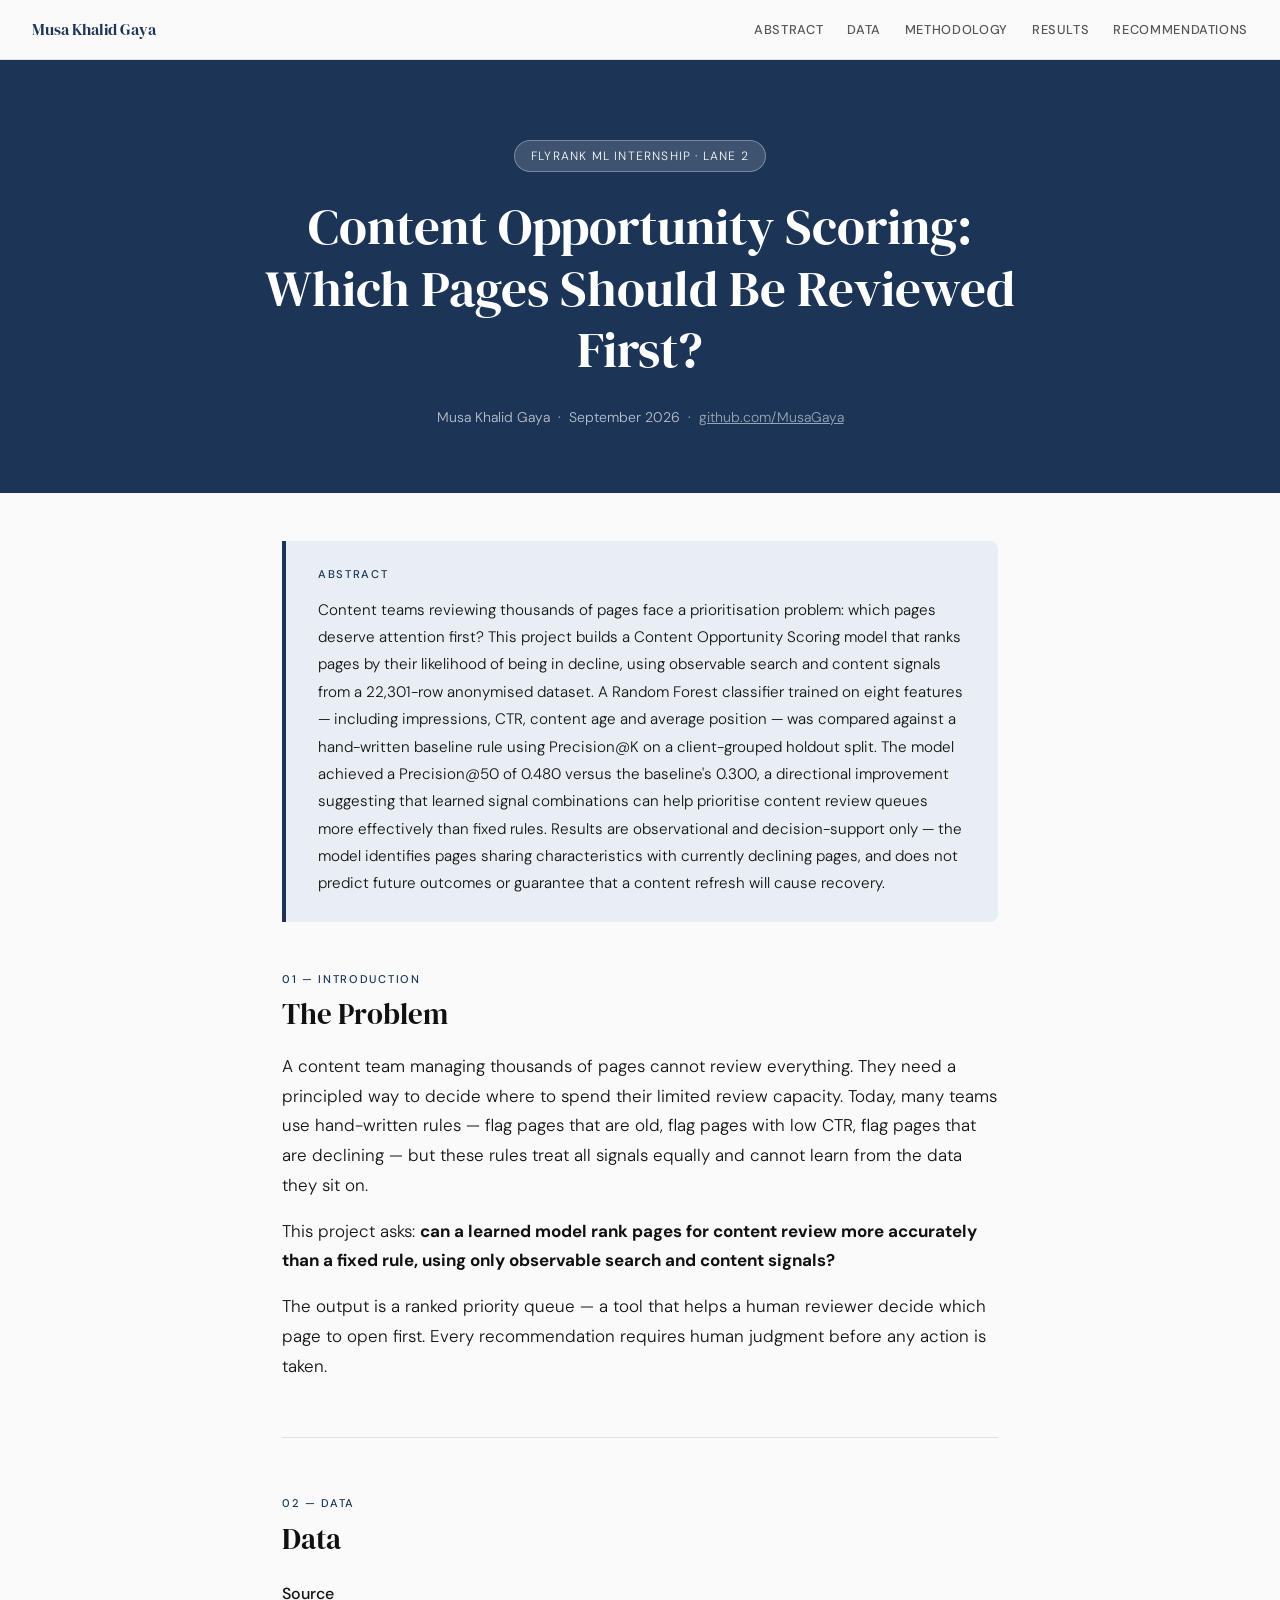
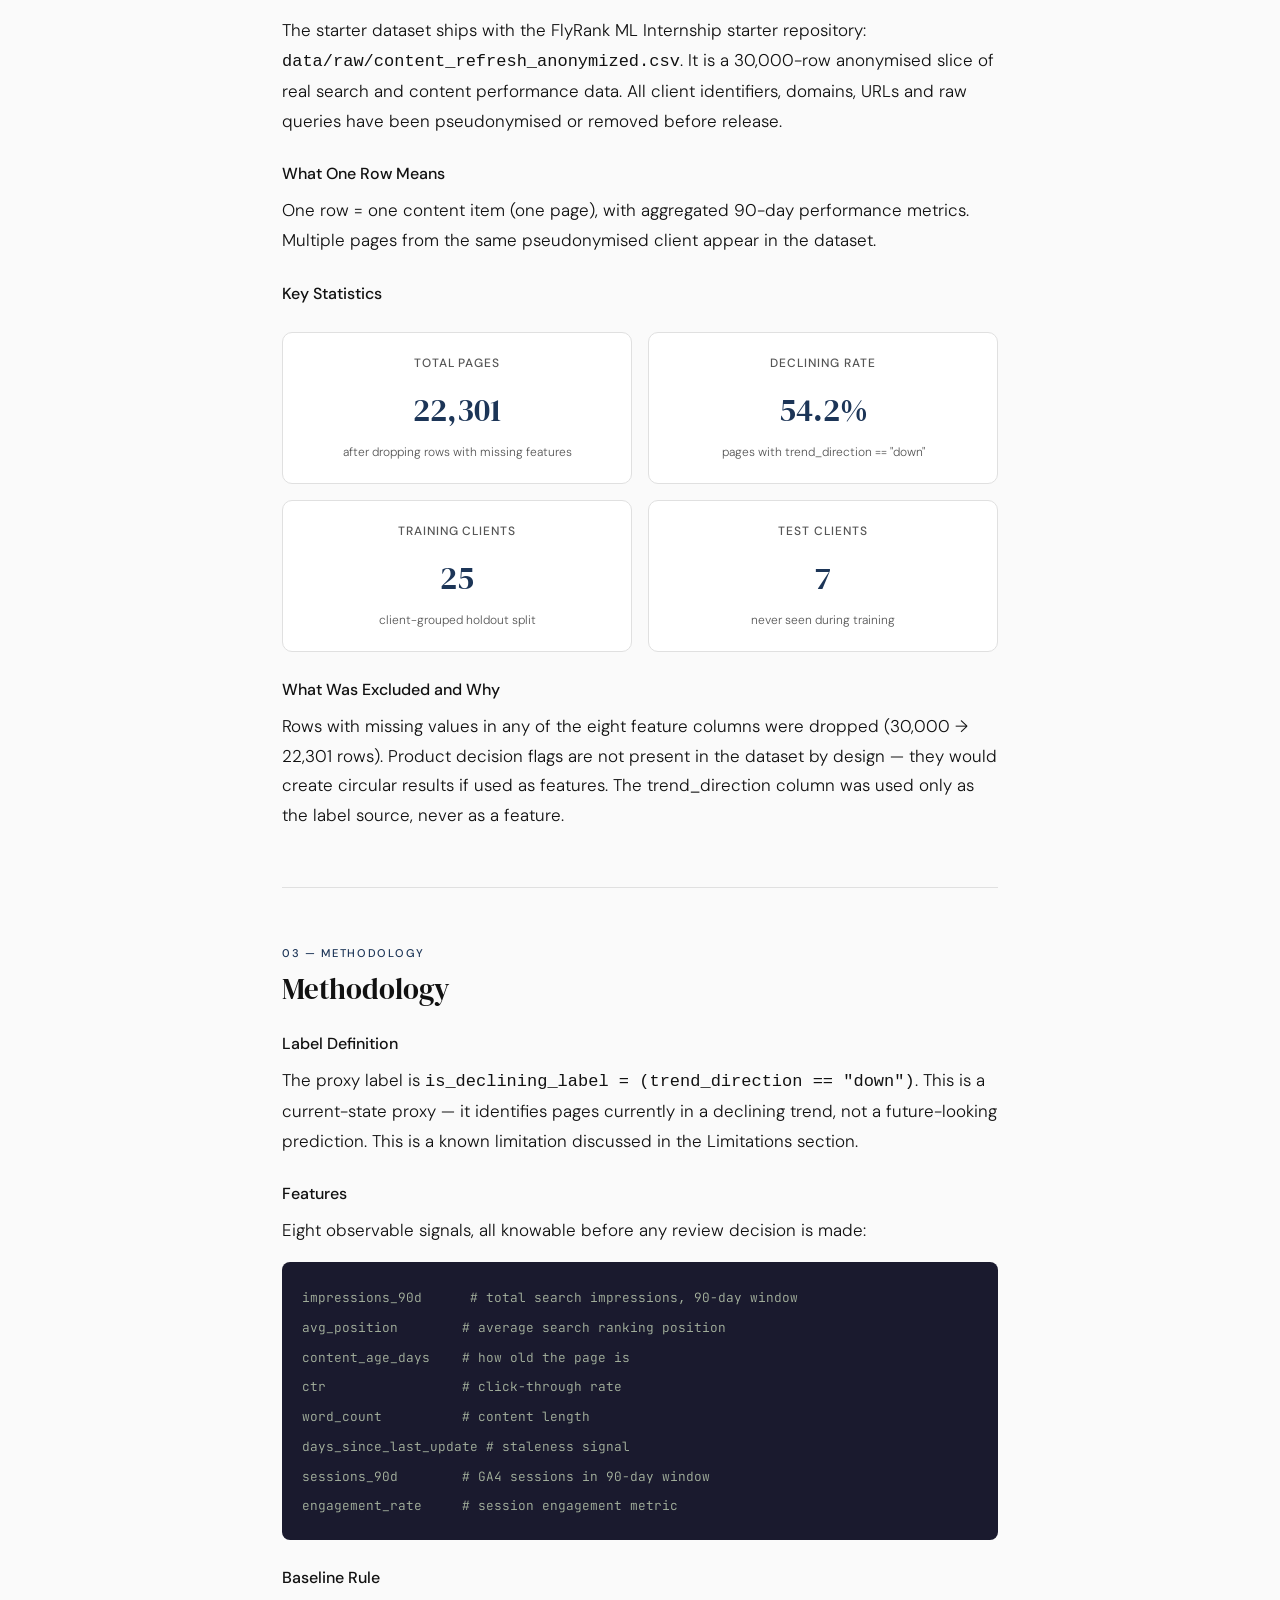
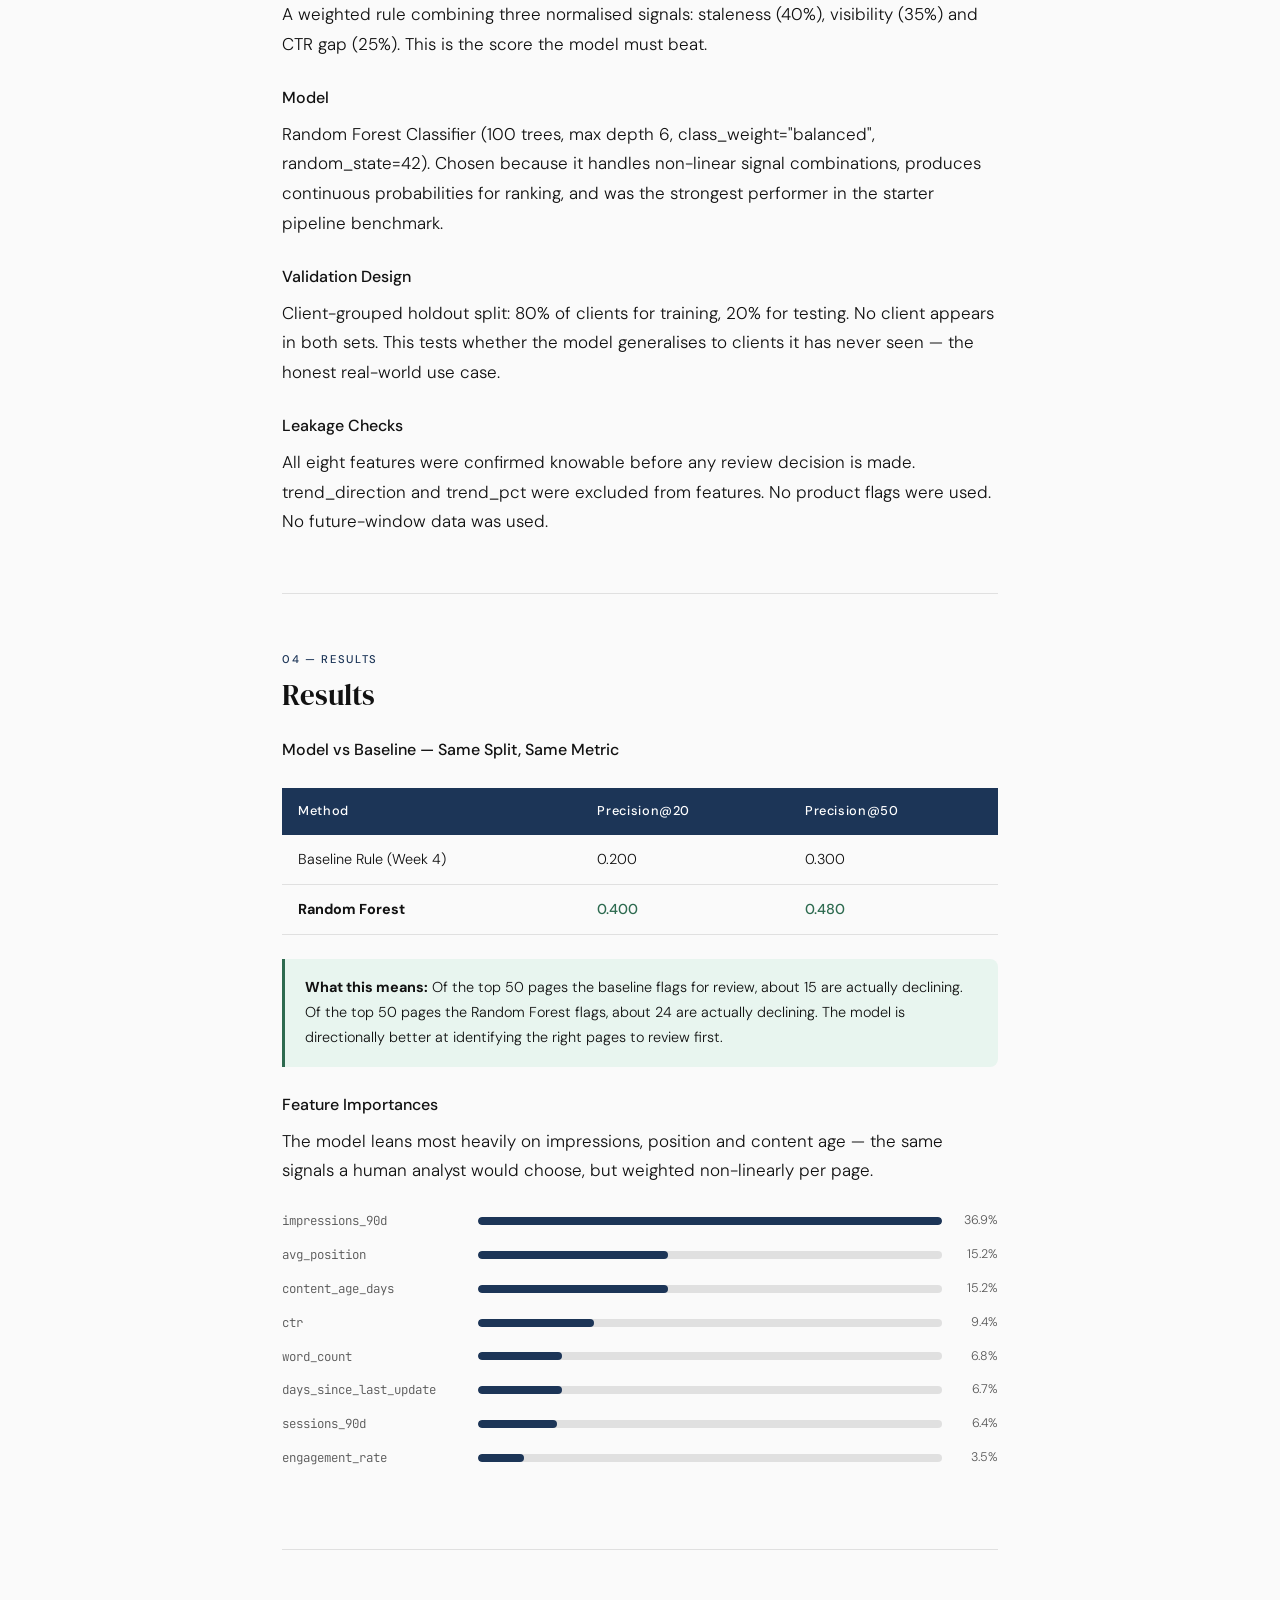
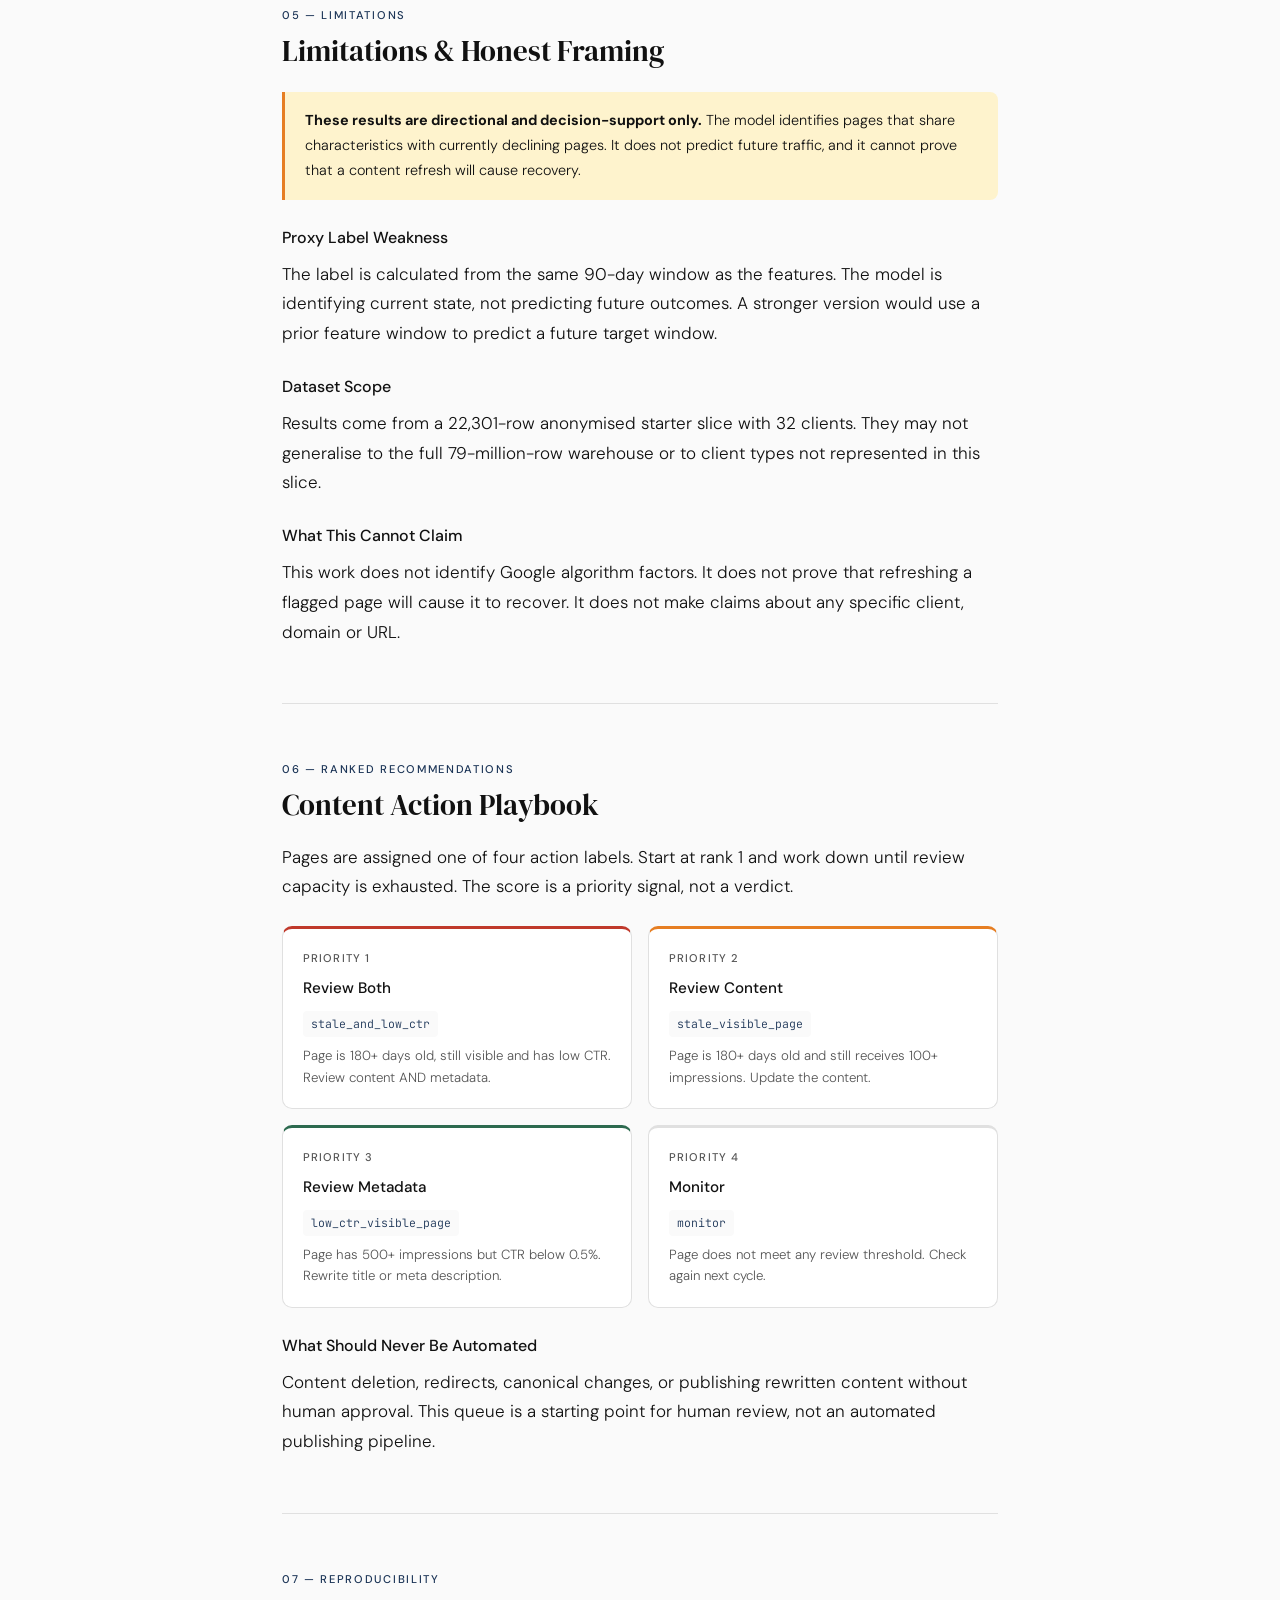
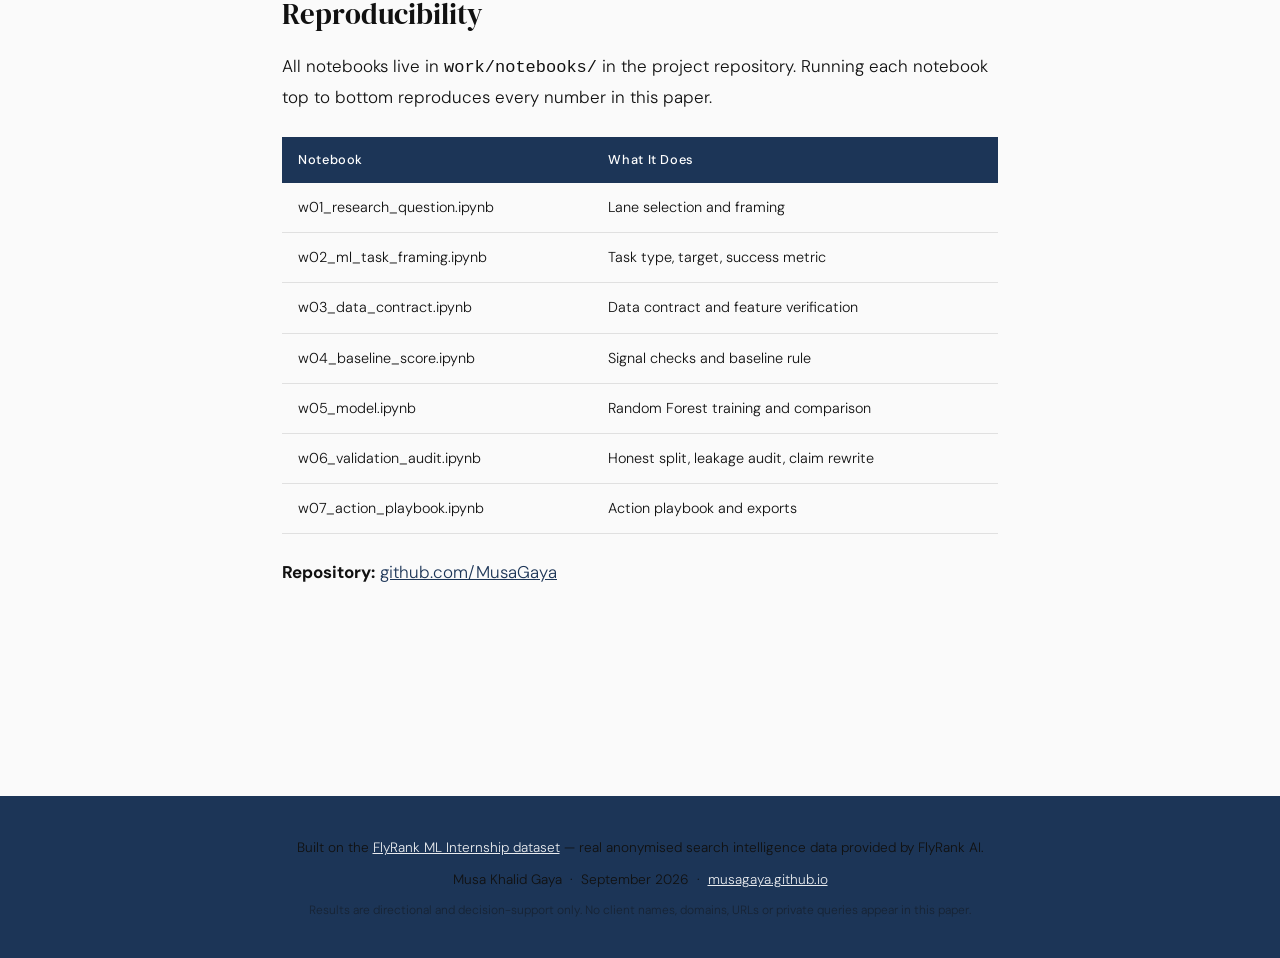
==== research/index.html @ a16e273c "Add files via upload" ====
<!DOCTYPE html>
<html lang="en">
<head>
  <meta charset="UTF-8"/>
  <meta name="viewport" content="width=device-width, initial-scale=1.0"/>
  <title>Content Opportunity Scoring — Musa Khalid Gaya</title>
  <link href="https://fonts.googleapis.com/css2?family=DM+Serif+Display&family=DM+Sans:wght@300;400;500&family=JetBrains+Mono:wght@400&display=swap" rel="stylesheet"/>
  <style>
    :root {
      --bg: #FAFAFA;
      --surface: #FFFFFF;
      --text: #111111;
      --muted: #555555;
      --accent: #1C3557;
      --accent-light: #E8EEF4;
      --border: #E0E0E0;
      --lime: #2D6A4F;
      --lime-light: #E8F5EF;
    }
    *, *::before, *::after { margin: 0; padding: 0; box-sizing: border-box; }
    html { scroll-behavior: smooth; }
    body {
      background: var(--bg);
      color: var(--text);
      font-family: 'DM Sans', sans-serif;
      font-weight: 300;
      line-height: 1.75;
      font-size: 17px;
    }
    nav {
      position: sticky;
      top: 0;
      background: rgba(250,250,250,0.95);
      backdrop-filter: blur(8px);
      border-bottom: 1px solid var(--border);
      padding: 0.9rem 2rem;
      display: flex;
      align-items: center;
      justify-content: space-between;
      z-index: 100;
    }
    .nav-brand { font-family: 'DM Serif Display', serif; font-size: 1rem; color: var(--accent); }
    .nav-links { display: flex; gap: 1.5rem; list-style: none; }
    .nav-links a { font-size: 0.8rem; font-weight: 500; letter-spacing: 0.05em; text-transform: uppercase; color: var(--muted); text-decoration: none; transition: color 0.2s; }
    .nav-links a:hover { color: var(--accent); }
    .hero { background: var(--accent); color: white; padding: 5rem 2rem 4rem; text-align: center; }
    .hero-tag { display: inline-block; background: rgba(255,255,255,0.15); border: 1px solid rgba(255,255,255,0.3); border-radius: 20px; padding: 0.3rem 1rem; font-size: 0.75rem; letter-spacing: 0.1em; text-transform: uppercase; margin-bottom: 1.5rem; }
    .hero h1 { font-family: 'DM Serif Display', serif; font-size: clamp(2rem, 4vw, 3.2rem); font-weight: 400; line-height: 1.2; max-width: 800px; margin: 0 auto 1rem; }
    .hero-meta { font-size: 0.875rem; opacity: 0.7; margin-top: 1.5rem; }
    .main { max-width: 780px; margin: 0 auto; padding: 3rem 2rem 6rem; }
    .abstract { background: var(--accent-light); border-left: 4px solid var(--accent); border-radius: 0 8px 8px 0; padding: 1.5rem 2rem; margin-bottom: 3rem; }
    .abstract-label { font-size: 0.7rem; font-weight: 500; letter-spacing: 0.15em; text-transform: uppercase; color: var(--accent); margin-bottom: 0.75rem; }
    .abstract p { font-size: 0.95rem; color: var(--text); line-height: 1.8; }
    .section { margin-bottom: 3.5rem; padding-bottom: 3.5rem; border-bottom: 1px solid var(--border); }
    .section:last-child { border-bottom: none; }
    .section-number { font-size: 0.7rem; font-weight: 500; letter-spacing: 0.15em; text-transform: uppercase; color: var(--accent); margin-bottom: 0.5rem; }
    h2 { font-family: 'DM Serif Display', serif; font-size: 1.8rem; font-weight: 400; color: var(--text); margin-bottom: 1.25rem; line-height: 1.2; }
    h3 { font-size: 1rem; font-weight: 500; color: var(--text); margin: 1.5rem 0 0.5rem; }
    p { margin-bottom: 1rem; color: var(--text); }
    p:last-child { margin-bottom: 0; }
    .metrics-grid { display: grid; grid-template-columns: repeat(2, 1fr); gap: 1rem; margin: 1.5rem 0; }
    .metric-card { background: var(--surface); border: 1px solid var(--border); border-radius: 10px; padding: 1.25rem 1.5rem; text-align: center; }
    .metric-label { font-size: 0.75rem; font-weight: 500; letter-spacing: 0.08em; text-transform: uppercase; color: var(--muted); margin-bottom: 0.5rem; }
    .metric-value { font-family: 'DM Serif Display', serif; font-size: 2rem; color: var(--accent); }
    .metric-sub { font-size: 0.75rem; color: var(--muted); margin-top: 0.25rem; }
    .results-table { width: 100%; border-collapse: collapse; margin: 1.5rem 0; font-size: 0.9rem; }
    .results-table th { background: var(--accent); color: white; padding: 0.75rem 1rem; text-align: left; font-weight: 500; font-size: 0.8rem; letter-spacing: 0.05em; }
    .results-table td { padding: 0.75rem 1rem; border-bottom: 1px solid var(--border); }
    .results-table tr:nth-child(even) td { background: var(--bg); }
    .win { color: var(--lime); font-weight: 500; }
    .feature-chart { margin: 1.5rem 0; }
    .feature-row { display: flex; align-items: center; gap: 1rem; margin-bottom: 0.75rem; }
    .feature-name { font-family: 'JetBrains Mono', monospace; font-size: 0.78rem; color: var(--muted); min-width: 180px; }
    .feature-bar-wrap { flex: 1; background: var(--border); border-radius: 4px; height: 8px; overflow: hidden; }
    .feature-bar { height: 100%; background: var(--accent); border-radius: 4px; }
    .feature-pct { font-size: 0.78rem; color: var(--muted); min-width: 40px; text-align: right; }
    .action-grid { display: grid; grid-template-columns: repeat(2, 1fr); gap: 1rem; margin: 1.5rem 0; }
    .action-card { background: var(--surface); border: 1px solid var(--border); border-radius: 10px; padding: 1.25rem; border-top: 3px solid var(--accent); }
    .action-card.p1 { border-top-color: #C0392B; }
    .action-card.p2 { border-top-color: #E67E22; }
    .action-card.p3 { border-top-color: #2D6A4F; }
    .action-card.p4 { border-top-color: var(--border); }
    .action-priority { font-size: 0.7rem; font-weight: 500; letter-spacing: 0.1em; text-transform: uppercase; color: var(--muted); margin-bottom: 0.4rem; }
    .action-name { font-weight: 500; font-size: 0.95rem; margin-bottom: 0.4rem; }
    .action-code { font-family: 'JetBrains Mono', monospace; font-size: 0.72rem; background: var(--bg); padding: 0.2rem 0.5rem; border-radius: 4px; color: var(--accent); display: inline-block; margin-bottom: 0.5rem; }
    .action-desc { font-size: 0.83rem; color: var(--muted); line-height: 1.6; }
    .callout { background: var(--lime-light); border-left: 3px solid var(--lime); border-radius: 0 8px 8px 0; padding: 1rem 1.25rem; margin: 1.5rem 0; font-size: 0.9rem; }
    .callout-warn { background: #FEF3CD; border-left-color: #E67E22; }
    .code-block { background: #1A1A2E; border-radius: 8px; padding: 1.25rem; margin: 1rem 0; overflow-x: auto; }
    .code-block code { font-family: 'JetBrains Mono', monospace; font-size: 0.8rem; color: #A8B5A0; line-height: 1.8; }
    a { color: var(--accent); text-decoration: underline; }
    footer { background: var(--accent); color: rgba(255,255,255,0.7); text-align: center; padding: 2.5rem 2rem; font-size: 0.85rem; }
    footer a { color: rgba(255,255,255,0.9); }
    @media (max-width: 600px) {
      .metrics-grid, .action-grid { grid-template-columns: 1fr; }
      .nav-links { display: none; }
      .feature-name { min-width: 120px; }
    }
  </style>
</head>
<body>

<nav>
  <span class="nav-brand">Musa Khalid Gaya</span>
  <ul class="nav-links">
    <li><a href="#abstract">Abstract</a></li>
    <li><a href="#data">Data</a></li>
    <li><a href="#methodology">Methodology</a></li>
    <li><a href="#results">Results</a></li>
    <li><a href="#recommendations">Recommendations</a></li>
  </ul>
</nav>

<div class="hero">
  <div class="hero-tag">FlyRank ML Internship · Lane 2</div>
  <h1>Content Opportunity Scoring:<br>Which Pages Should Be Reviewed First?</h1>
  <div class="hero-meta">Musa Khalid Gaya &nbsp;·&nbsp; September 2026 &nbsp;·&nbsp; <a href="https://github.com/MusaGaya" style="color:rgba(255,255,255,0.8);">github.com/MusaGaya</a></div>
</div>

<div class="main">

  <div class="abstract" id="abstract">
    <div class="abstract-label">Abstract</div>
    <p>Content teams reviewing thousands of pages face a prioritisation problem: which pages deserve attention first? This project builds a Content Opportunity Scoring model that ranks pages by their likelihood of being in decline, using observable search and content signals from a 22,301-row anonymised dataset. A Random Forest classifier trained on eight features — including impressions, CTR, content age and average position — was compared against a hand-written baseline rule using Precision@K on a client-grouped holdout split. The model achieved a Precision@50 of 0.480 versus the baseline's 0.300, a directional improvement suggesting that learned signal combinations can help prioritise content review queues more effectively than fixed rules. Results are observational and decision-support only — the model identifies pages sharing characteristics with currently declining pages, and does not predict future outcomes or guarantee that a content refresh will cause recovery.</p>
  </div>

  <div class="section" id="introduction">
    <div class="section-number">01 — Introduction</div>
    <h2>The Problem</h2>
    <p>A content team managing thousands of pages cannot review everything. They need a principled way to decide where to spend their limited review capacity. Today, many teams use hand-written rules — flag pages that are old, flag pages with low CTR, flag pages that are declining — but these rules treat all signals equally and cannot learn from the data they sit on.</p>
    <p>This project asks: <strong>can a learned model rank pages for content review more accurately than a fixed rule, using only observable search and content signals?</strong></p>
    <p>The output is a ranked priority queue — a tool that helps a human reviewer decide which page to open first. Every recommendation requires human judgment before any action is taken.</p>
  </div>

  <div class="section" id="data">
    <div class="section-number">02 — Data</div>
    <h2>Data</h2>
    <h3>Source</h3>
    <p>The starter dataset ships with the FlyRank ML Internship starter repository: <code>data/raw/content_refresh_anonymized.csv</code>. It is a 30,000-row anonymised slice of real search and content performance data. All client identifiers, domains, URLs and raw queries have been pseudonymised or removed before release.</p>
    <h3>What One Row Means</h3>
    <p>One row = one content item (one page), with aggregated 90-day performance metrics. Multiple pages from the same pseudonymised client appear in the dataset.</p>
    <h3>Key Statistics</h3>
    <div class="metrics-grid">
      <div class="metric-card">
        <div class="metric-label">Total Pages</div>
        <div class="metric-value">22,301</div>
        <div class="metric-sub">after dropping rows with missing features</div>
      </div>
      <div class="metric-card">
        <div class="metric-label">Declining Rate</div>
        <div class="metric-value">54.2%</div>
        <div class="metric-sub">pages with trend_direction == "down"</div>
      </div>
      <div class="metric-card">
        <div class="metric-label">Training Clients</div>
        <div class="metric-value">25</div>
        <div class="metric-sub">client-grouped holdout split</div>
      </div>
      <div class="metric-card">
        <div class="metric-label">Test Clients</div>
        <div class="metric-value">7</div>
        <div class="metric-sub">never seen during training</div>
      </div>
    </div>
    <h3>What Was Excluded and Why</h3>
    <p>Rows with missing values in any of the eight feature columns were dropped (30,000 → 22,301 rows). Product decision flags are not present in the dataset by design — they would create circular results if used as features. The trend_direction column was used only as the label source, never as a feature.</p>
  </div>

  <div class="section" id="methodology">
    <div class="section-number">03 — Methodology</div>
    <h2>Methodology</h2>
    <h3>Label Definition</h3>
    <p>The proxy label is <code>is_declining_label = (trend_direction == "down")</code>. This is a current-state proxy — it identifies pages currently in a declining trend, not a future-looking prediction. This is a known limitation discussed in the Limitations section.</p>
    <h3>Features</h3>
    <p>Eight observable signals, all knowable before any review decision is made:</p>
    <div class="code-block"><code>impressions_90d &nbsp;&nbsp;&nbsp;&nbsp;&nbsp;# total search impressions, 90-day window<br>avg_position &nbsp;&nbsp;&nbsp;&nbsp;&nbsp;&nbsp;&nbsp;# average search ranking position<br>content_age_days &nbsp;&nbsp;&nbsp;# how old the page is<br>ctr &nbsp;&nbsp;&nbsp;&nbsp;&nbsp;&nbsp;&nbsp;&nbsp;&nbsp;&nbsp;&nbsp;&nbsp;&nbsp;&nbsp;&nbsp;&nbsp;# click-through rate<br>word_count &nbsp;&nbsp;&nbsp;&nbsp;&nbsp;&nbsp;&nbsp;&nbsp;&nbsp;# content length<br>days_since_last_update # staleness signal<br>sessions_90d &nbsp;&nbsp;&nbsp;&nbsp;&nbsp;&nbsp;&nbsp;# GA4 sessions in 90-day window<br>engagement_rate &nbsp;&nbsp;&nbsp;&nbsp;# session engagement metric</code></div>
    <h3>Baseline Rule</h3>
    <p>A weighted rule combining three normalised signals: staleness (40%), visibility (35%) and CTR gap (25%). This is the score the model must beat.</p>
    <h3>Model</h3>
    <p>Random Forest Classifier (100 trees, max depth 6, class_weight="balanced", random_state=42). Chosen because it handles non-linear signal combinations, produces continuous probabilities for ranking, and was the strongest performer in the starter pipeline benchmark.</p>
    <h3>Validation Design</h3>
    <p>Client-grouped holdout split: 80% of clients for training, 20% for testing. No client appears in both sets. This tests whether the model generalises to clients it has never seen — the honest real-world use case.</p>
    <h3>Leakage Checks</h3>
    <p>All eight features were confirmed knowable before any review decision is made. trend_direction and trend_pct were excluded from features. No product flags were used. No future-window data was used.</p>
  </div>

  <div class="section" id="results">
    <div class="section-number">04 — Results</div>
    <h2>Results</h2>
    <h3>Model vs Baseline — Same Split, Same Metric</h3>
    <table class="results-table">
      <thead><tr><th>Method</th><th>Precision@20</th><th>Precision@50</th></tr></thead>
      <tbody>
        <tr><td>Baseline Rule (Week 4)</td><td>0.200</td><td>0.300</td></tr>
        <tr><td><strong>Random Forest</strong></td><td class="win">0.400</td><td class="win">0.480</td></tr>
      </tbody>
    </table>
    <div class="callout">
      <strong>What this means:</strong> Of the top 50 pages the baseline flags for review, about 15 are actually declining. Of the top 50 pages the Random Forest flags, about 24 are actually declining. The model is directionally better at identifying the right pages to review first.
    </div>
    <h3>Feature Importances</h3>
    <p>The model leans most heavily on impressions, position and content age — the same signals a human analyst would choose, but weighted non-linearly per page.</p>
    <div class="feature-chart">
      <div class="feature-row"><span class="feature-name">impressions_90d</span><div class="feature-bar-wrap"><div class="feature-bar" style="width:100%"></div></div><span class="feature-pct">36.9%</span></div>
      <div class="feature-row"><span class="feature-name">avg_position</span><div class="feature-bar-wrap"><div class="feature-bar" style="width:41%"></div></div><span class="feature-pct">15.2%</span></div>
      <div class="feature-row"><span class="feature-name">content_age_days</span><div class="feature-bar-wrap"><div class="feature-bar" style="width:41%"></div></div><span class="feature-pct">15.2%</span></div>
      <div class="feature-row"><span class="feature-name">ctr</span><div class="feature-bar-wrap"><div class="feature-bar" style="width:25%"></div></div><span class="feature-pct">9.4%</span></div>
      <div class="feature-row"><span class="feature-name">word_count</span><div class="feature-bar-wrap"><div class="feature-bar" style="width:18%"></div></div><span class="feature-pct">6.8%</span></div>
      <div class="feature-row"><span class="feature-name">days_since_last_update</span><div class="feature-bar-wrap"><div class="feature-bar" style="width:18%"></div></div><span class="feature-pct">6.7%</span></div>
      <div class="feature-row"><span class="feature-name">sessions_90d</span><div class="feature-bar-wrap"><div class="feature-bar" style="width:17%"></div></div><span class="feature-pct">6.4%</span></div>
      <div class="feature-row"><span class="feature-name">engagement_rate</span><div class="feature-bar-wrap"><div class="feature-bar" style="width:10%"></div></div><span class="feature-pct">3.5%</span></div>
    </div>
  </div>

  <div class="section" id="limitations">
    <div class="section-number">05 — Limitations</div>
    <h2>Limitations & Honest Framing</h2>
    <div class="callout callout-warn"><strong>These results are directional and decision-support only.</strong> The model identifies pages that share characteristics with currently declining pages. It does not predict future traffic, and it cannot prove that a content refresh will cause recovery.</div>
    <h3>Proxy Label Weakness</h3>
    <p>The label is calculated from the same 90-day window as the features. The model is identifying current state, not predicting future outcomes. A stronger version would use a prior feature window to predict a future target window.</p>
    <h3>Dataset Scope</h3>
    <p>Results come from a 22,301-row anonymised starter slice with 32 clients. They may not generalise to the full 79-million-row warehouse or to client types not represented in this slice.</p>
    <h3>What This Cannot Claim</h3>
    <p>This work does not identify Google algorithm factors. It does not prove that refreshing a flagged page will cause it to recover. It does not make claims about any specific client, domain or URL.</p>
  </div>

  <div class="section" id="recommendations">
    <div class="section-number">06 — Ranked Recommendations</div>
    <h2>Content Action Playbook</h2>
    <p>Pages are assigned one of four action labels. Start at rank 1 and work down until review capacity is exhausted. The score is a priority signal, not a verdict.</p>
    <div class="action-grid">
      <div class="action-card p1">
        <div class="action-priority">Priority 1</div>
        <div class="action-name">Review Both</div>
        <div class="action-code">stale_and_low_ctr</div>
        <div class="action-desc">Page is 180+ days old, still visible and has low CTR. Review content AND metadata.</div>
      </div>
      <div class="action-card p2">
        <div class="action-priority">Priority 2</div>
        <div class="action-name">Review Content</div>
        <div class="action-code">stale_visible_page</div>
        <div class="action-desc">Page is 180+ days old and still receives 100+ impressions. Update the content.</div>
      </div>
      <div class="action-card p3">
        <div class="action-priority">Priority 3</div>
        <div class="action-name">Review Metadata</div>
        <div class="action-code">low_ctr_visible_page</div>
        <div class="action-desc">Page has 500+ impressions but CTR below 0.5%. Rewrite title or meta description.</div>
      </div>
      <div class="action-card p4">
        <div class="action-priority">Priority 4</div>
        <div class="action-name">Monitor</div>
        <div class="action-code">monitor</div>
        <div class="action-desc">Page does not meet any review threshold. Check again next cycle.</div>
      </div>
    </div>
    <h3>What Should Never Be Automated</h3>
    <p>Content deletion, redirects, canonical changes, or publishing rewritten content without human approval. This queue is a starting point for human review, not an automated publishing pipeline.</p>
  </div>

  <div class="section" id="reproducibility">
    <div class="section-number">07 — Reproducibility</div>
    <h2>Reproducibility</h2>
    <p>All notebooks live in <code>work/notebooks/</code> in the project repository. Running each notebook top to bottom reproduces every number in this paper.</p>
    <table class="results-table">
      <thead><tr><th>Notebook</th><th>What It Does</th></tr></thead>
      <tbody>
        <tr><td>w01_research_question.ipynb</td><td>Lane selection and framing</td></tr>
        <tr><td>w02_ml_task_framing.ipynb</td><td>Task type, target, success metric</td></tr>
        <tr><td>w03_data_contract.ipynb</td><td>Data contract and feature verification</td></tr>
        <tr><td>w04_baseline_score.ipynb</td><td>Signal checks and baseline rule</td></tr>
        <tr><td>w05_model.ipynb</td><td>Random Forest training and comparison</td></tr>
        <tr><td>w06_validation_audit.ipynb</td><td>Honest split, leakage audit, claim rewrite</td></tr>
        <tr><td>w07_action_playbook.ipynb</td><td>Action playbook and exports</td></tr>
      </tbody>
    </table>
    <p><strong>Repository:</strong> <a href="https://github.com/MusaGaya" target="_blank">github.com/MusaGaya</a></p>
  </div>

</div>

<footer>
  <p style="margin-bottom:0.5rem;">Built on the <a href="https://flyrank.ai" target="_blank">FlyRank ML Internship dataset</a> — real anonymised search intelligence data provided by FlyRank AI.</p>
  <p style="margin-bottom:0.5rem;">Musa Khalid Gaya &nbsp;·&nbsp; September 2026 &nbsp;·&nbsp; <a href="https://musagaya.github.io" target="_blank">musagaya.github.io</a></p>
  <p style="font-size:0.75rem; opacity:0.5; margin-top:0.5rem;">Results are directional and decision-support only. No client names, domains, URLs or private queries appear in this paper.</p>
</footer>

</body>
</html>
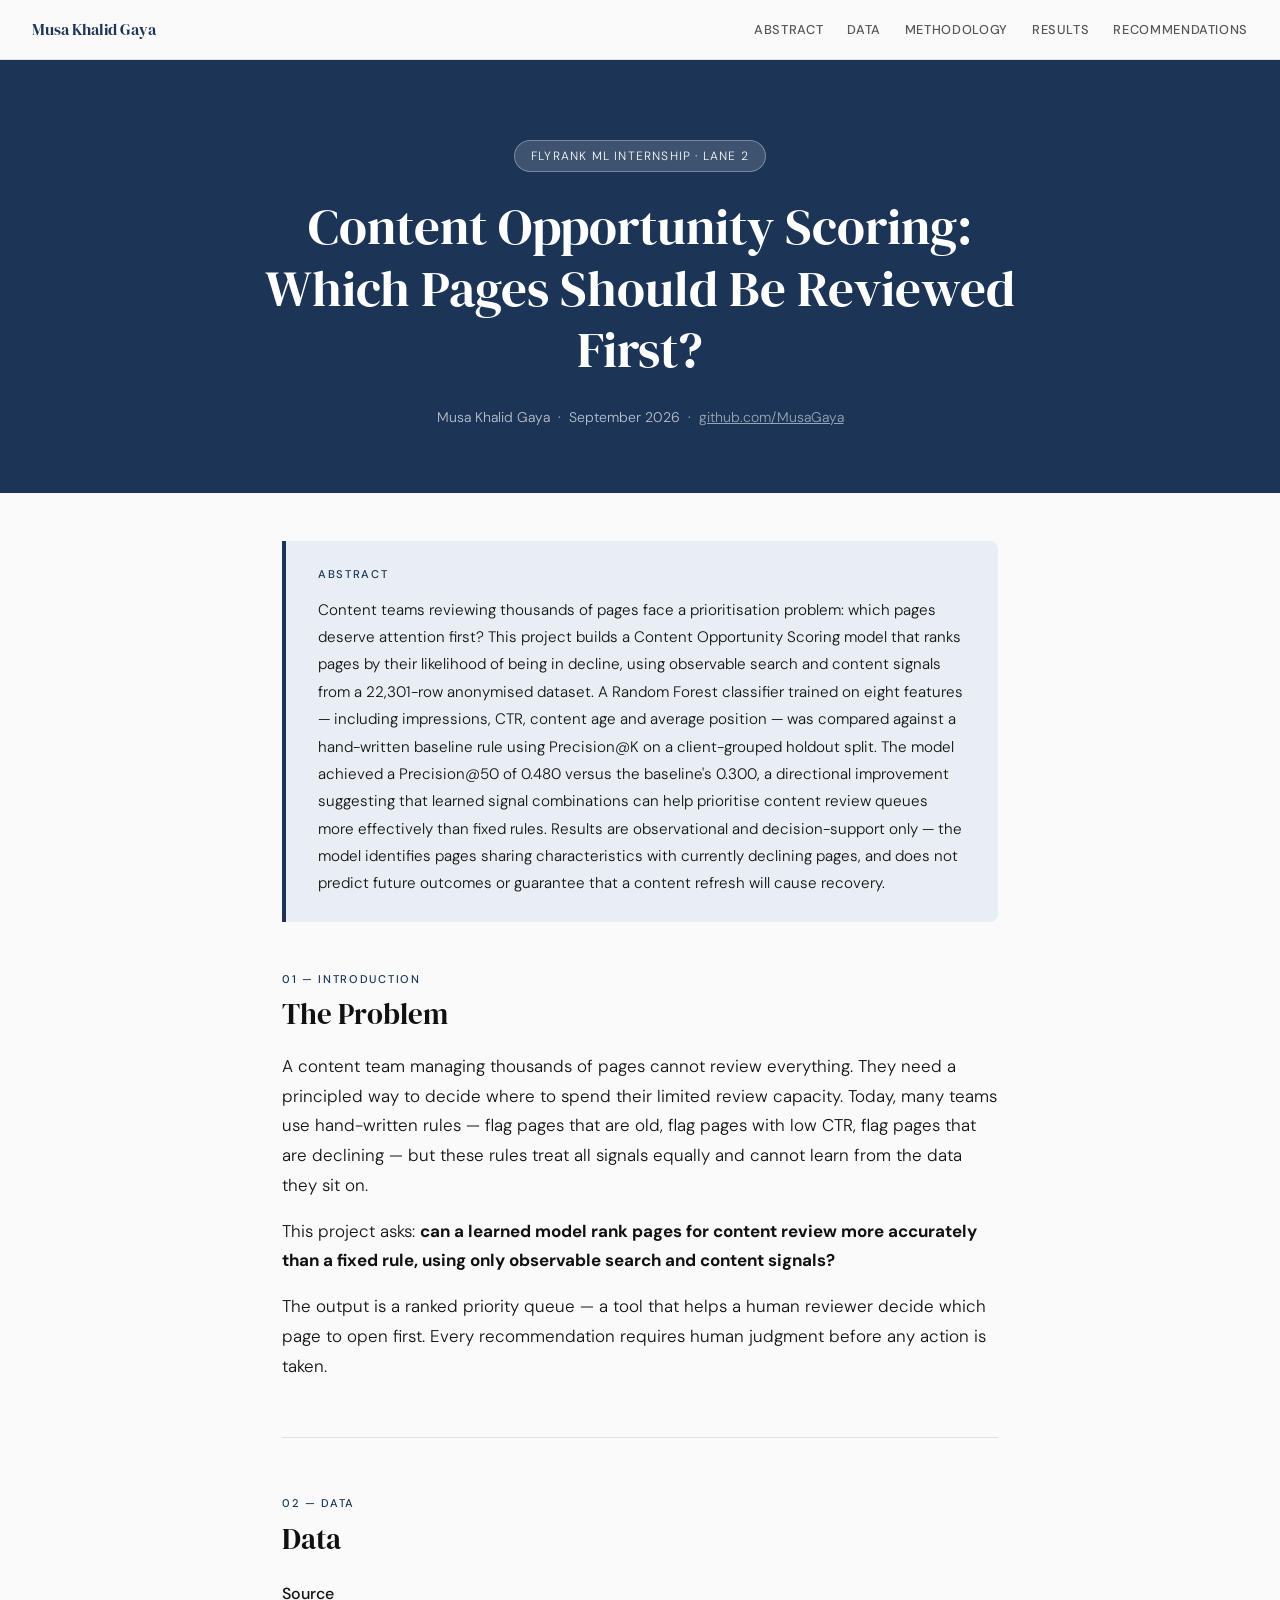
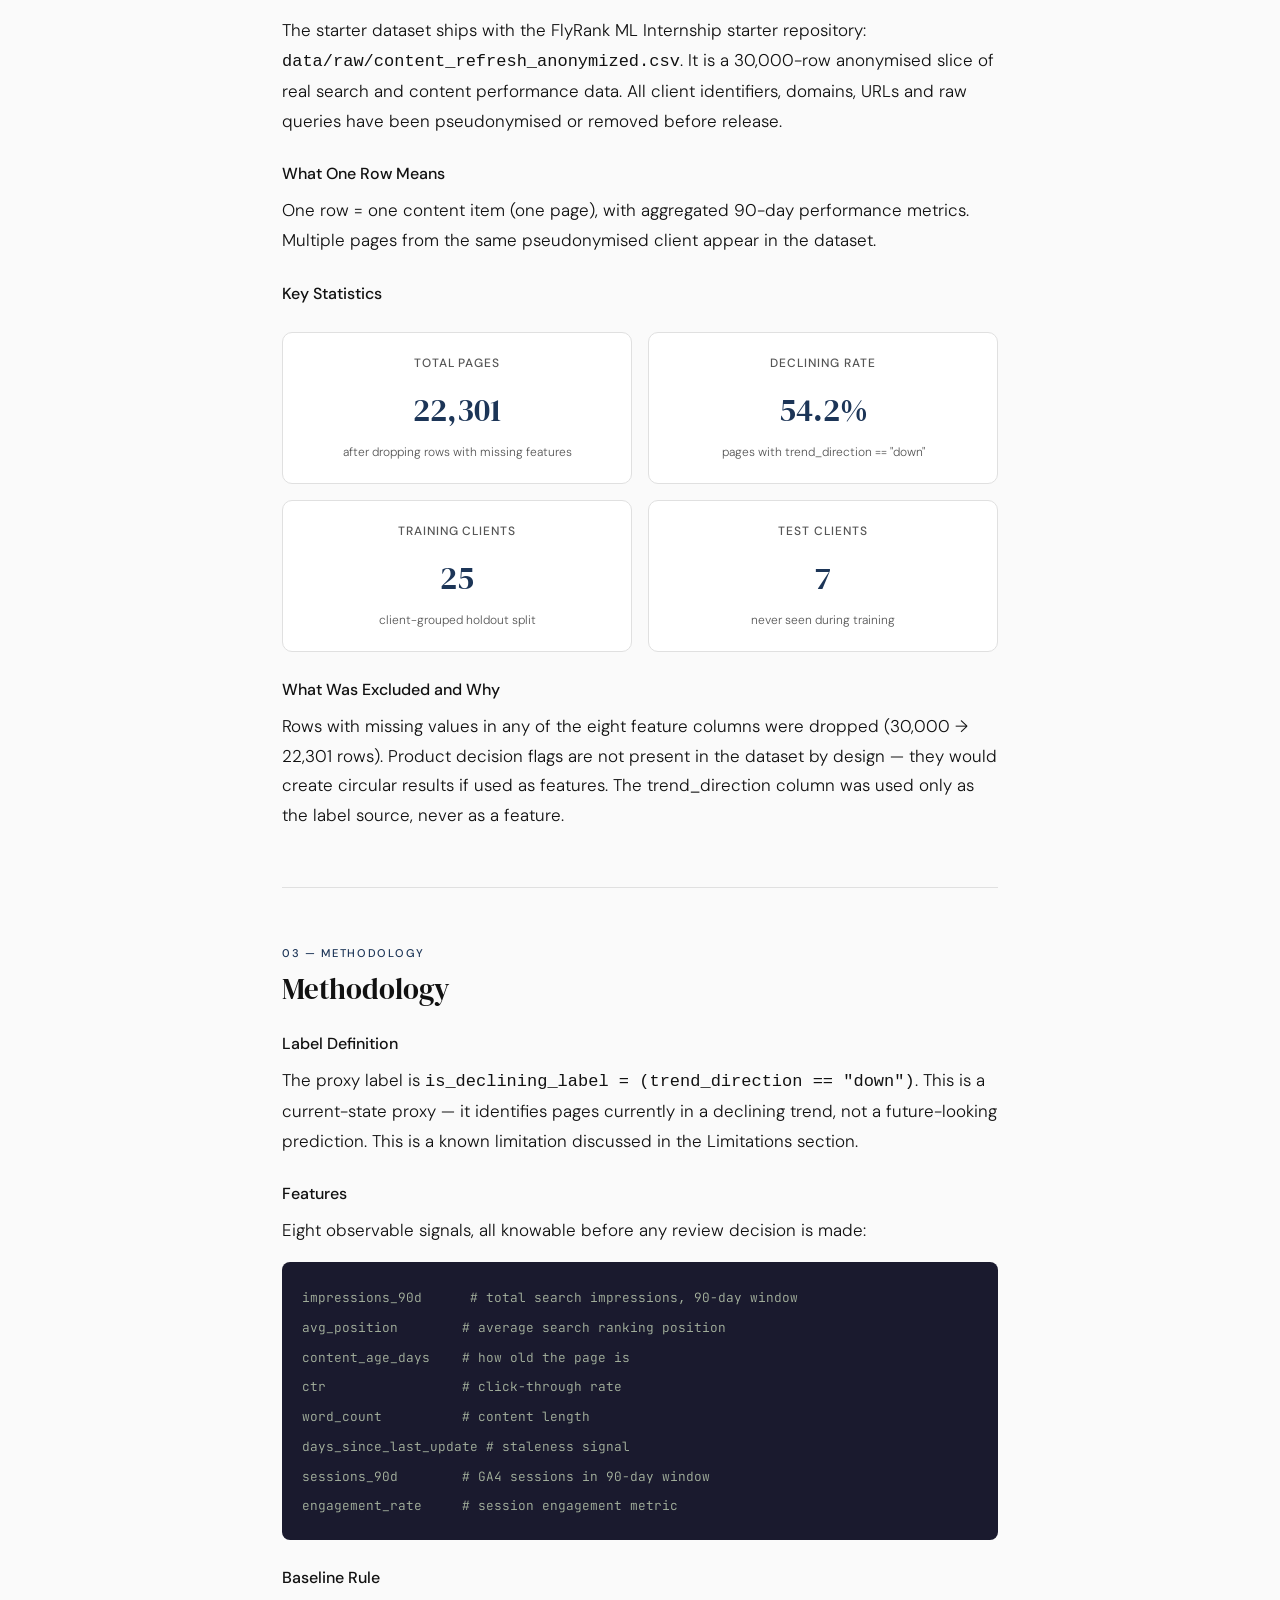
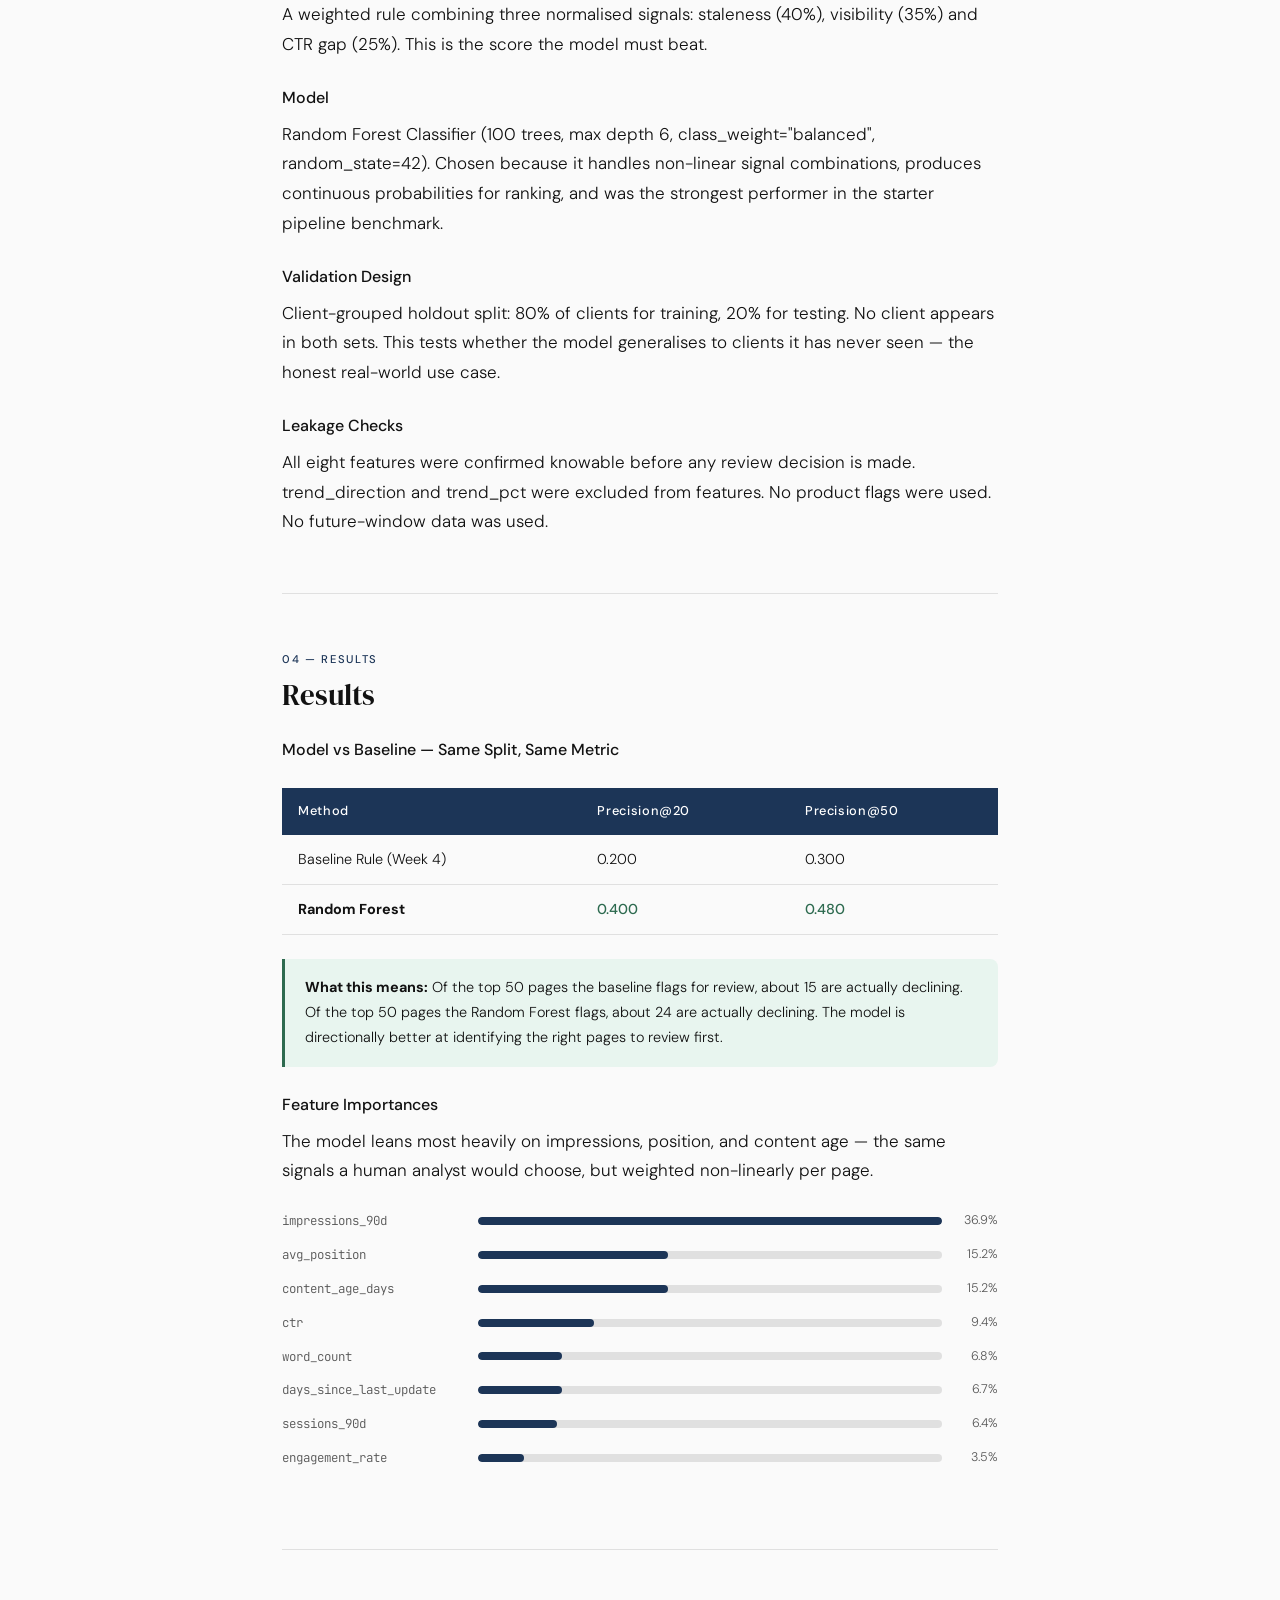
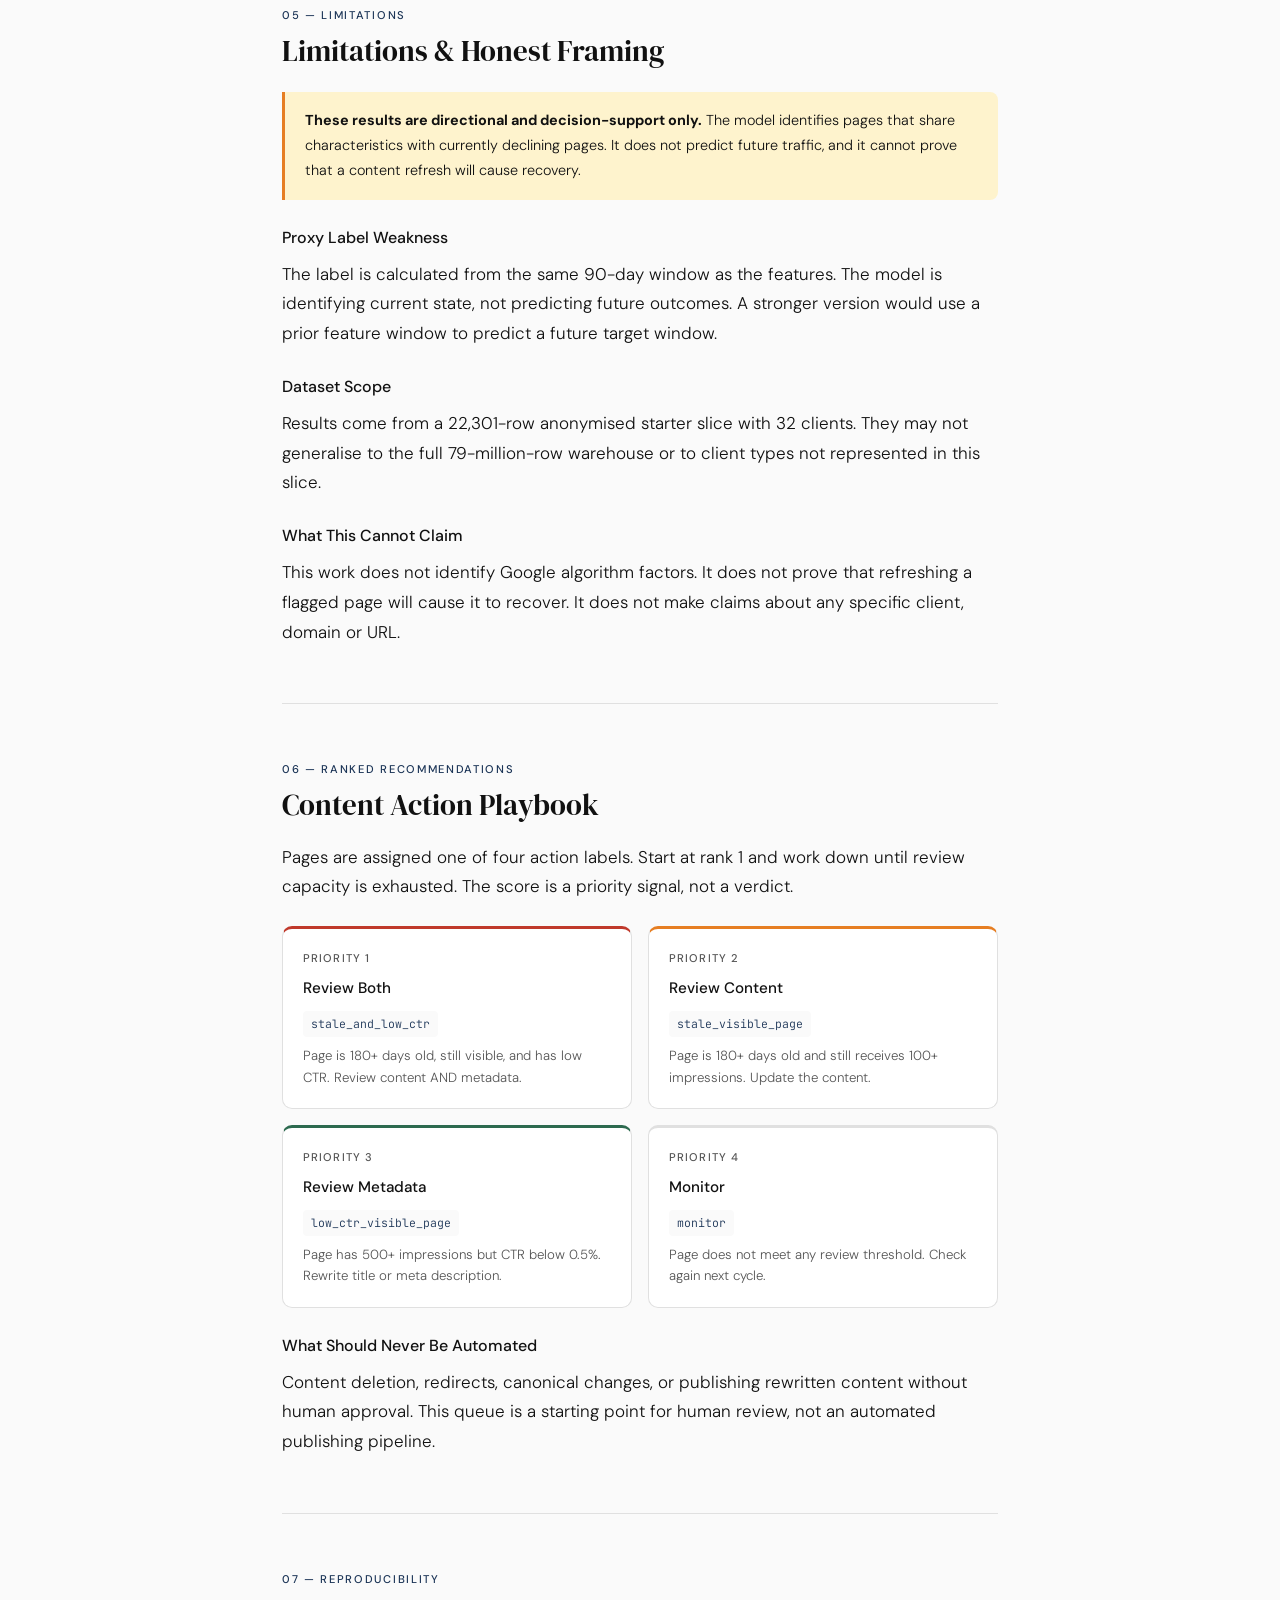
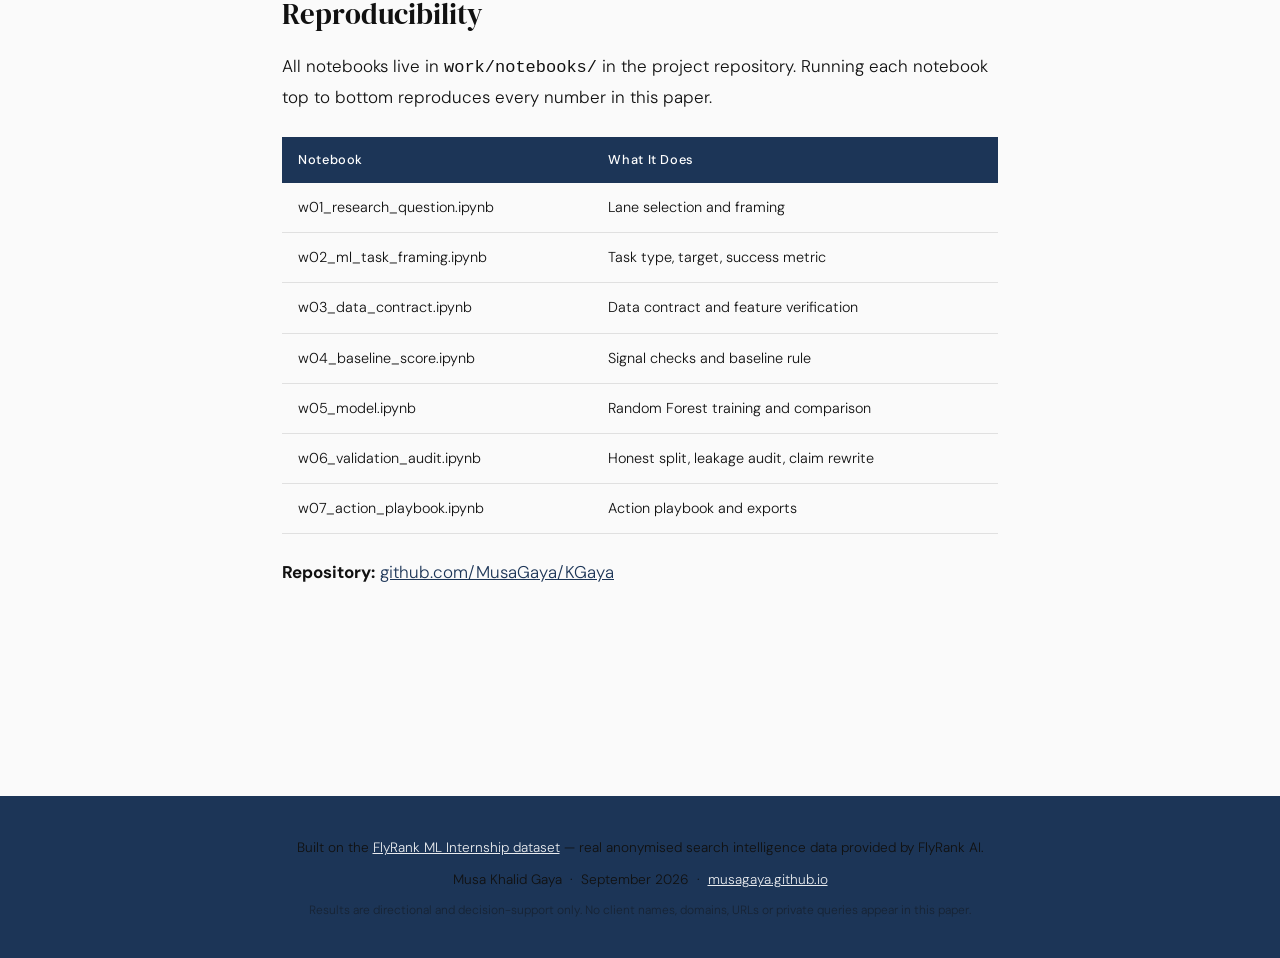
==== commit fb3e7b0a: "Update repository link and fix punctuation in HTML" ====
--- a/research/index.html
+++ b/research/index.html
@@ -199,7 +199,7 @@
       <strong>What this means:</strong> Of the top 50 pages the baseline flags for review, about 15 are actually declining. Of the top 50 pages the Random Forest flags, about 24 are actually declining. The model is directionally better at identifying the right pages to review first.
     </div>
     <h3>Feature Importances</h3>
-    <p>The model leans most heavily on impressions, position and content age — the same signals a human analyst would choose, but weighted non-linearly per page.</p>
+    <p>The model leans most heavily on impressions, position, and content age — the same signals a human analyst would choose, but weighted non-linearly per page.</p>
     <div class="feature-chart">
       <div class="feature-row"><span class="feature-name">impressions_90d</span><div class="feature-bar-wrap"><div class="feature-bar" style="width:100%"></div></div><span class="feature-pct">36.9%</span></div>
       <div class="feature-row"><span class="feature-name">avg_position</span><div class="feature-bar-wrap"><div class="feature-bar" style="width:41%"></div></div><span class="feature-pct">15.2%</span></div>
@@ -233,7 +233,7 @@
         <div class="action-priority">Priority 1</div>
         <div class="action-name">Review Both</div>
         <div class="action-code">stale_and_low_ctr</div>
-        <div class="action-desc">Page is 180+ days old, still visible and has low CTR. Review content AND metadata.</div>
+        <div class="action-desc">Page is 180+ days old, still visible, and has low CTR. Review content AND metadata.</div>
       </div>
       <div class="action-card p2">
         <div class="action-priority">Priority 2</div>
@@ -274,7 +274,7 @@
         <tr><td>w07_action_playbook.ipynb</td><td>Action playbook and exports</td></tr>
       </tbody>
     </table>
-    <p><strong>Repository:</strong> <a href="https://github.com/MusaGaya" target="_blank">github.com/MusaGaya</a></p>
+    <p><strong>Repository:</strong> <a href="https://github.com/MusaGaya/KGaya" target="_blank">github.com/MusaGaya/KGaya</a></p>
   </div>
 
 </div>
